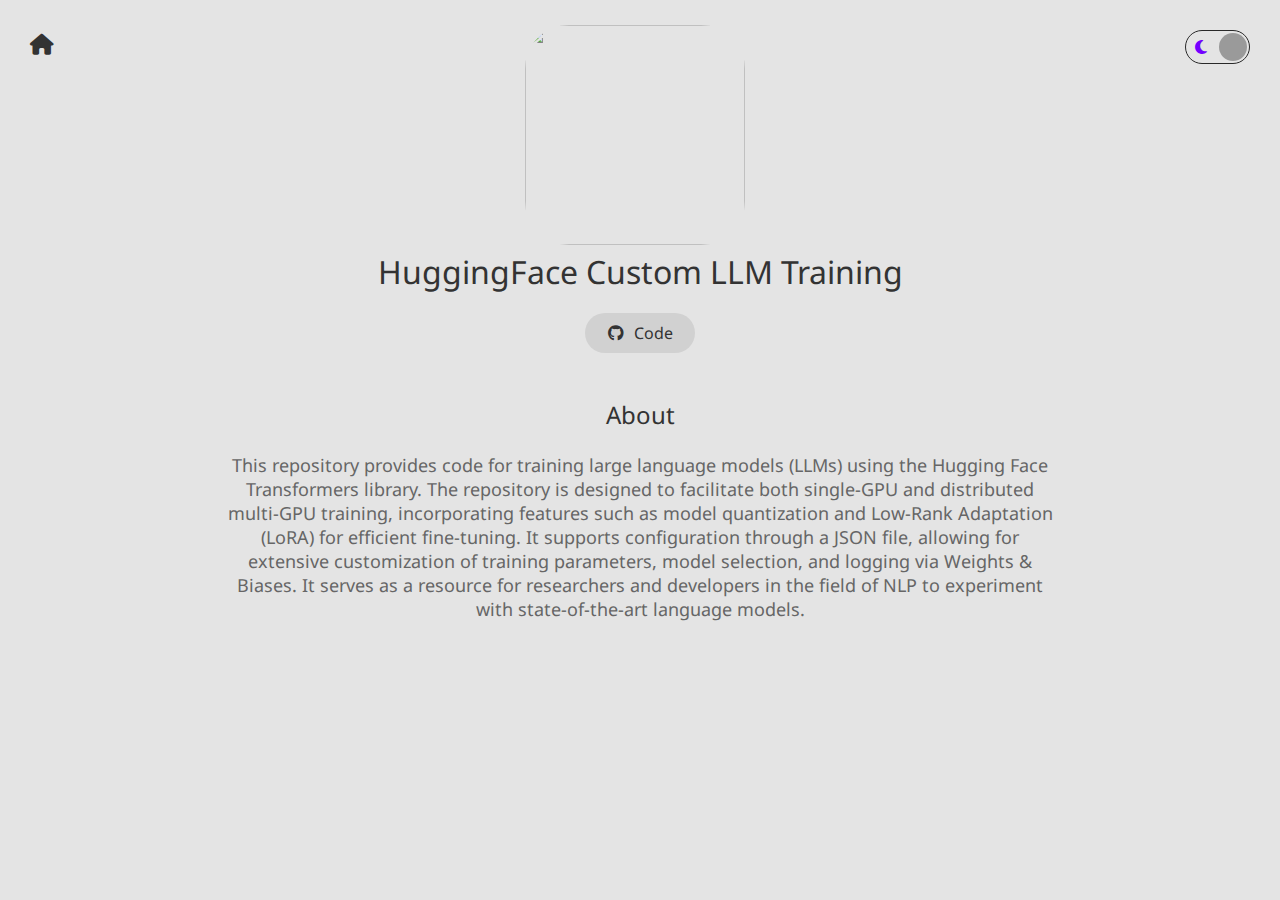
==== pages/hf_training.html @ be805b6c "Create hf_training.html" ====
<!DOCTYPE html>
<html>
<head>
    <meta charset="utf-8">
    <meta name="description" content="">
    <meta name="keywords" content="computer science, machine learning, artificial Intelligence, huggingface, LLM">
    <meta name="viewport" content="width=device-width, initial-scale=1">

    <!--TITLE-->
    <link rel="icon" href="../assets/hf-training-icon.png">
    <title>HuggingFace Custom LLM Training</title> 

    <!--LINKS-->
    <link rel="preconnect" href="https://fonts.googleapis.com">
    <link rel="preconnect" href="https://fonts.gstatic.com" crossorigin>
    <link href="https://fonts.googleapis.com/css2?family=Noto+Sans:wght@300&display=swap" rel="stylesheet">
    <link rel="stylesheet" href="https://cdnjs.cloudflare.com/ajax/libs/font-awesome/6.5.1/css/all.min.css">
    <link rel="stylesheet" href="../index.css">
    <script src="../index.js" defer></script>
</head>


<body>
    <div class="theme-switch-wrapper page">
        <label class="theme-switch" for="checkbox">
            <i class="fas fa-moon theme-icon" id="moon-icon"></i>
            <input type="checkbox" id="checkbox" class="theme-toggle-checkbox" />
            <div class="slider round"></div>
            <i class="fas fa-sun theme-icon" id="sun-icon"></i>
        </label>
    </div>

    <div class="home-icon-wrapper">
        <a href="../index.html">
            <i class="fas fa-home"></i>
        </a>
    </div>

    <div class="container">
        <div class="project-logo">
            <img src="../assets/hf-training.jpeg">
        </div>
        <h1 style="width: 70%;">HuggingFace Custom LLM Training</h1>
        <!--<h2 style="width: 70%;"></h2>-->
    
        <div class="link-container">
            <!-- Report Link
            <a href="path/to/paper.pdf" target="_blank" class="link-box">
                <i class="fas fa-file-pdf"></i>
                <span>Paper</span>
            </a>-->
            
            <!-- Code Link -->
            <a href="https://github.com/jf-11/HuggingFace-LLM-Custom-Training" target="_blank" class="link-box">
                <i class="fab fa-github"></i>
                <span>Code</span>
            </a>

        </div>
    </div>    

    <div class="divider"></div>
    <div class="container">
        <h2>About</h2>
        <br>
        <div class="text-container">
            <p>This repository provides code for training large language models (LLMs) using the Hugging Face Transformers library. The repository is designed to facilitate both single-GPU and distributed multi-GPU training, incorporating features such as model quantization and Low-Rank Adaptation (LoRA) for efficient fine-tuning. It supports configuration through a JSON file, allowing for extensive customization of training parameters, model selection, and logging via Weights & Biases. It serves as a resource for researchers and developers in the field of NLP to experiment with state-of-the-art language models.</p>
        </div>
    </div>

    <div class="divider"></div>
</body>
</html>
---- index.css ----
:root {
    --primary-bg: #0b0f19; /*#292929 Primary Background */
    --secondary-bg: #141c2e; /*#3c3c3c Secondary Background */
    --primary-text: #ffffff; /* Primary Text */
    --secondary-text: #bbbbbb; /* Secondary Text */
    --link-text: #bb86fc; /* Link Text */
    --button-bg: #bb86fc; /* Button Background */
    --button-text: #000000; /* Button Text */
    --border-color: #333333; /* Border Color */
    --slider-border-color: #eeeeee;
}

[data-theme="light"] {
    --primary-bg: #e4e4e4;
    --secondary-bg: #d1d1d1;
    --primary-text: #333333;
    --secondary-text: #666666;
    --link-text: #007bff;
    --button-bg: #007bff;
    --button-text: #ffffff;
    --border-color: #cccccc;
    --slider-border-color: #292929;
}

* {
    margin: 0;
    padding: 0;
    box-sizing: border-box;
}

body {
    background-color: var(--primary-bg);
    color: var(--primary-text);
    font-family: 'Noto Sans', sans-serif;
    font-weight: normal;
    font-style: normal;
}

h1, h2, h3, h4, h5, h6 {
    font-weight: normal;
    font-style: normal;
}

a {
    color: var(--link-text);
}

.theme-switch-wrapper {
    position: absolute;
    top: 30px;
    right: 30px;
    z-index: 1000;
}

@media (max-width: 400px) {
    .theme-switch-wrapper {
    right: 12px;
    }
}

.theme-switch {
    position: relative;
    display: inline-block;
    width: 65px;
    height: 34px;
}

.theme-switch input {
    opacity: 0;
    width: 0;
    height: 0;
}

.slider {
    position: absolute;
    cursor: pointer;
    top: 0;
    left: 0;
    right: 0;
    bottom: 0;
    background-color: transparent;
    border: 1px solid var(--slider-border-color);
    transition: 0.4s;
    border-radius: 34px;
}

.slider:before {
    position: absolute;
    content: "";
    height: 28px;
    width: 28px;
    left: 2px;
    top: 50%;
    transform: translateY(-50%);
    background-color: #9a9a9a;
    transition: 0.4s;
    border-radius: 50%;
}

input:checked + .slider {
    border-color: var(--slider-border-color);
}

input:checked + .slider:before {
    left: calc(100% - 30px);
}

.theme-icon {
    position: absolute;
    top: 50%;
    font-size: 16px;
    transform: translateY(-50%);
}

#moon-icon {
    left: 10px;
    color: #7300ff;
}

#sun-icon {
    right: 10px;
    color: #fffb00;
}

.theme-icon {
    display: none;
}

[data-theme="light"] #moon-icon,
#sun-icon {
    display: inline;
}

[data-theme="light"] #sun-icon,
#moon-icon {
    display: none;
}

p {
    color: var(--secondary-text);    
}

.home-icon-wrapper {
    position: absolute;
    top: 30px;
    left: 30px;
    z-index: 1000;
}

@media (max-width: 400px) {
    .home-icon-wrapper {
    left: 12px;
    }
}

.home-icon-wrapper a {
    font-size: 21px;
    color: var(--primary-text);
}

.divider {
    height: 20px;
    width: 100%;
    clear: both;
}

.container {
    display: flex;
    align-items: center;
    justify-content: center;
    flex-direction: column;
    margin-top: 25px;
    text-align: center;
    width: 100%;
}

.bitmoji img {
    width: 220px;
    height: 220px;
    margin-right: 10px;
    border-radius: 50%;
}

.icon-holder {
    font-size: 25px;
    margin-top: 5px;
}

.icon-link {
    text-decoration: none;
    margin-right: 10px;
    color: var(--primary-text);
}

.project-logo img {
    width: 220px;
    height: 220px;
    margin-right: 10px;
    border-radius: 20%;
}

.information-container {
    margin-top: 15px;
    margin-bottom: 5px;
    display: flex;
    align-items: center;
    justify-content: center;
    flex-direction: column;
}

.projects-container {
    display: flex;
    flex-wrap: wrap;
    margin-top: 20px;
    justify-content: center;
    width: 100%;
}

.project-card {
    flex: 1;
    max-width: 290px;
    border-radius: 8px;
    padding: 16px;
    text-align: center;
}

.project-link {
    text-decoration: none;
    color: inherit;
    display: block;
    padding-left: 20px;
    padding-right: 20px;
}

.project-image {
    width: 250px;
    height: auto;
    border-radius: 25px;
    margin-bottom: 16px;
}

.link-container {
    margin-top: 20px;
    display: flex;
    gap: 10px;
}

.link-box {
    height: 40px;
    width: 110px;
    display: flex;
    align-items: center;
    justify-content: center;
    padding: 10px 20px;
    border-radius: 30px;
    background-color: var(--secondary-bg);
    color: var(--primary-text);
    text-decoration: none;
    color: inherit;
}

.link-box .fas, .fab {
    margin-right: 10px;
}

.text-container {
    display: flex;
    justify-content: center;
    align-items: center;
    height: 100%;
    width: 65%;
    text-align: center;
    font-size: 18px;
}

@media screen and (max-width: 600px) {
    .text-container {
        width: 80%;
    }
}

.biography-container {
    display: flex;
    flex: 1;
    width: 80%;
    flex-direction: column;
    margin-top: 20px;
    align-items: flex-start;
    max-width: 550px;
    margin-right: 60px;
    margin-left: 60px;
}

.bio-element {
    display: flex;
    flex-direction: row;
    padding-top: 5px;
    padding-bottom: 20px;
    text-align: left;
    align-items: center;
}

.bio-image {
    width: 80px;
    height: 80px;
    border-radius: 15px;
    border: 1px solid var(--slider-border-color);
}

.bio-text {
    margin-left: 20px;
}

.llama-care-video {
    width: 65%;
}

@media screen and (max-width: 600px) {
    .llama-care-video {
        width: 90%;
    }
}

.seg-cover-image {
    width: 50%;
}

@media screen and (max-width: 600px) {
    .seg-cover-image {
        width: 75%;
    }
}
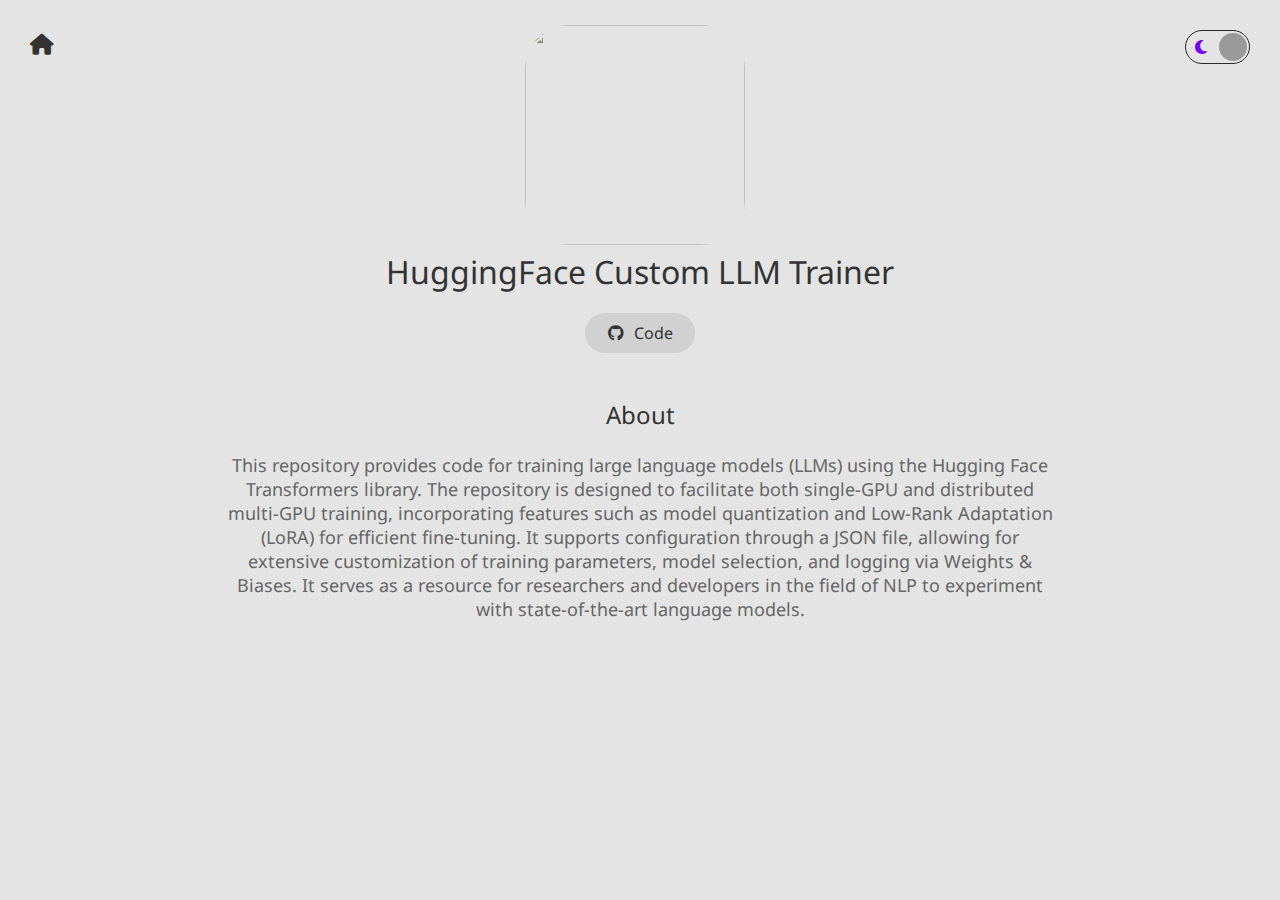
==== commit d1ebb99b: "Update hf_training.html" ====
--- a/pages/hf_training.html
+++ b/pages/hf_training.html
@@ -8,7 +8,7 @@
 
     <!--TITLE-->
     <link rel="icon" href="../assets/hf-training-icon.png">
-    <title>HuggingFace Custom LLM Training</title> 
+    <title>HuggingFace Custom LLM Trainer</title> 
 
     <!--LINKS-->
     <link rel="preconnect" href="https://fonts.googleapis.com">
@@ -40,7 +40,7 @@
         <div class="project-logo">
             <img src="../assets/hf-training.jpeg">
         </div>
-        <h1 style="width: 70%;">HuggingFace Custom LLM Training</h1>
+        <h1 style="width: 70%;">HuggingFace Custom LLM Trainer</h1>
         <!--<h2 style="width: 70%;"></h2>-->
     
         <div class="link-container">
@@ -51,7 +51,7 @@
             </a>-->
             
             <!-- Code Link -->
-            <a href="https://github.com/jf-11/HuggingFace-LLM-Custom-Training" target="_blank" class="link-box">
+            <a href="https://github.com/jf-11/HuggingFace-LLM-Custom-Trainer" target="_blank" class="link-box">
                 <i class="fab fa-github"></i>
                 <span>Code</span>
             </a>
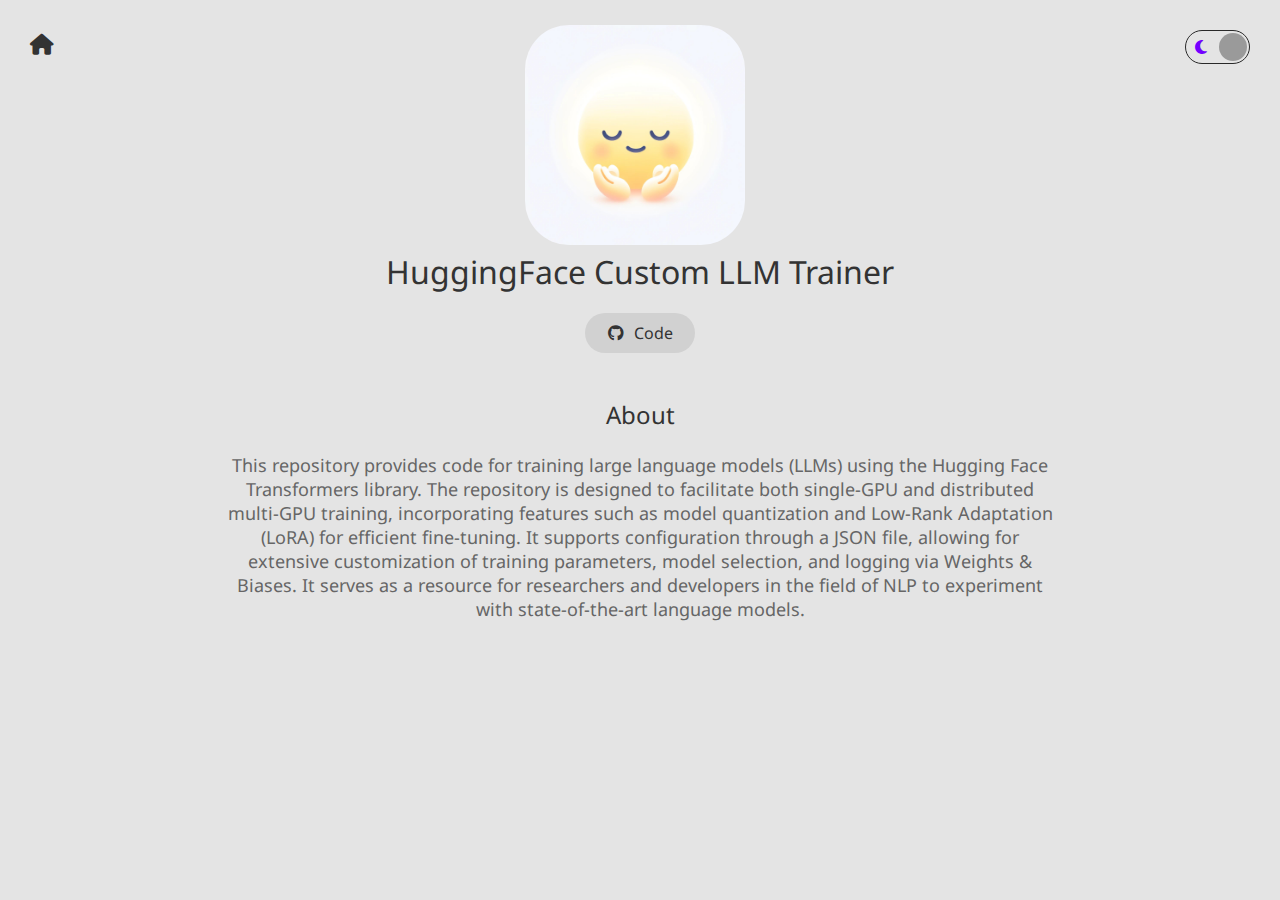
==== commit 57c425fd: "Update hf_training.html" ====
--- a/pages/hf_training.html
+++ b/pages/hf_training.html
@@ -7,7 +7,7 @@
     <meta name="viewport" content="width=device-width, initial-scale=1">
 
     <!--TITLE-->
-    <link rel="icon" href="../assets/hf-training-icon.png">
+    <link rel="icon" href="../assets/hf-training.jpg">
     <title>HuggingFace Custom LLM Trainer</title> 
 
     <!--LINKS-->
@@ -38,7 +38,7 @@
 
     <div class="container">
         <div class="project-logo">
-            <img src="../assets/hf-training.jpeg">
+            <img src="../assets/hf-training.jpg">
         </div>
         <h1 style="width: 70%;">HuggingFace Custom LLM Trainer</h1>
         <!--<h2 style="width: 70%;"></h2>-->
@@ -51,7 +51,7 @@
             </a>-->
             
             <!-- Code Link -->
-            <a href="https://github.com/jf-11/HuggingFace-LLM-Custom-Trainer" target="_blank" class="link-box">
+            <a href="https://github.com/jf-11/HuggingFace-Custom-LLM-Trainer" target="_blank" class="link-box">
                 <i class="fab fa-github"></i>
                 <span>Code</span>
             </a>
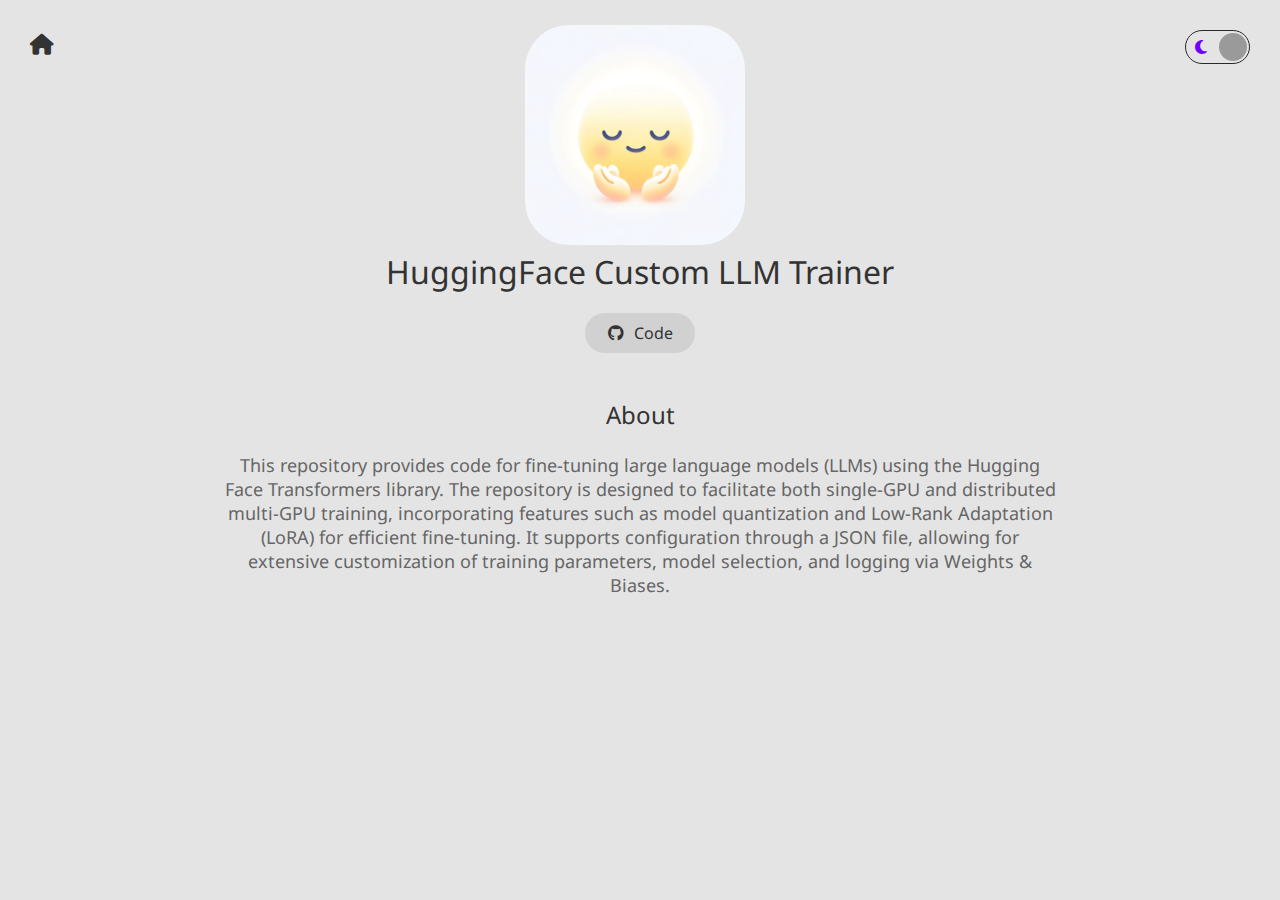
==== commit 8b9179b7: "Update hf_training.html" ====
--- a/pages/hf_training.html
+++ b/pages/hf_training.html
@@ -64,7 +64,7 @@
         <h2>About</h2>
         <br>
         <div class="text-container">
-            <p>This repository provides code for training large language models (LLMs) using the Hugging Face Transformers library. The repository is designed to facilitate both single-GPU and distributed multi-GPU training, incorporating features such as model quantization and Low-Rank Adaptation (LoRA) for efficient fine-tuning. It supports configuration through a JSON file, allowing for extensive customization of training parameters, model selection, and logging via Weights & Biases. It serves as a resource for researchers and developers in the field of NLP to experiment with state-of-the-art language models.</p>
+            <p>This repository provides code for fine-tuning large language models (LLMs) using the Hugging Face Transformers library. The repository is designed to facilitate both single-GPU and distributed multi-GPU training, incorporating features such as model quantization and Low-Rank Adaptation (LoRA) for efficient fine-tuning. It supports configuration through a JSON file, allowing for extensive customization of training parameters, model selection, and logging via Weights & Biases.</p>
         </div>
     </div>
 
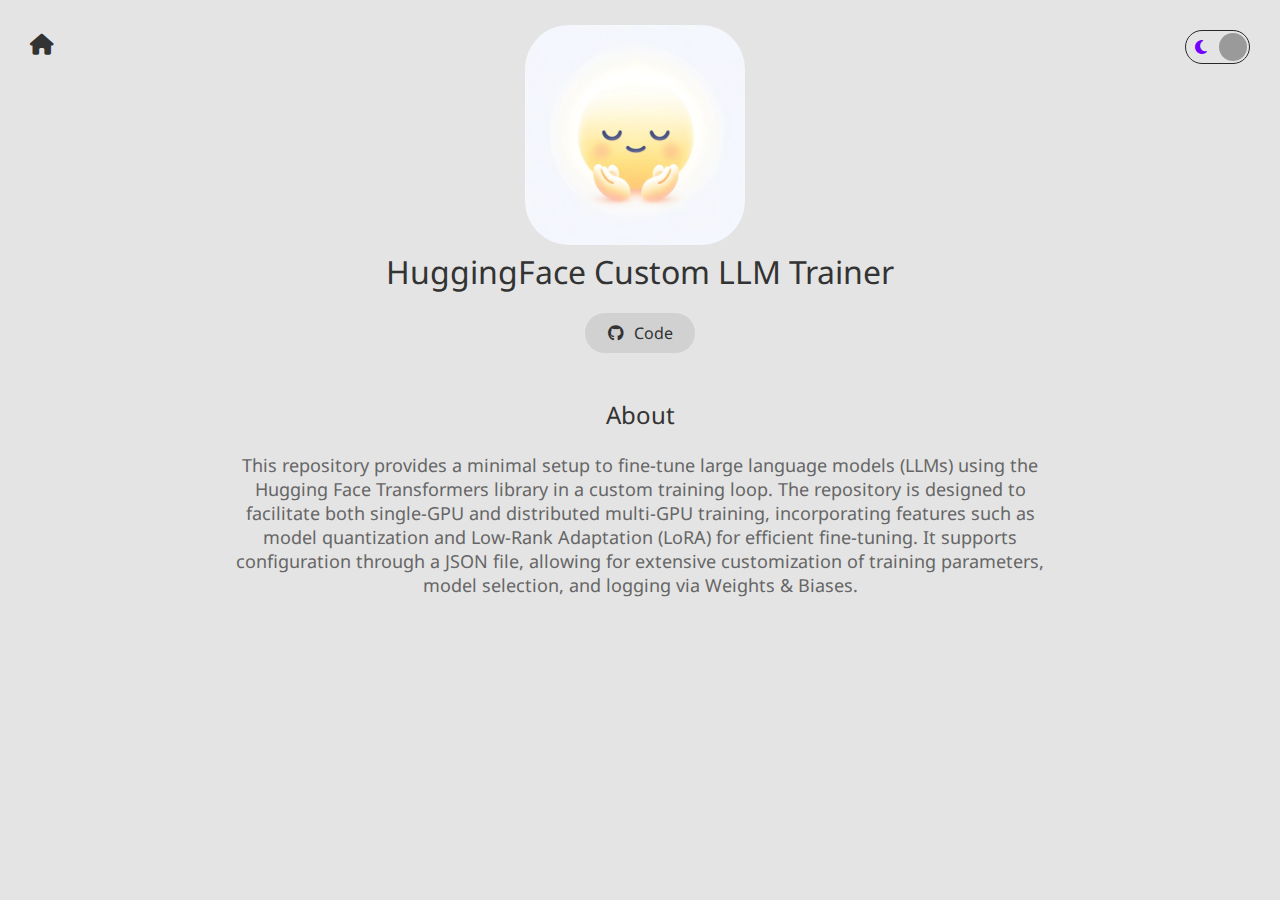
==== commit 4a11f97d: "Update hf_training.html" ====
--- a/pages/hf_training.html
+++ b/pages/hf_training.html
@@ -64,7 +64,7 @@
         <h2>About</h2>
         <br>
         <div class="text-container">
-            <p>This repository provides code for fine-tuning large language models (LLMs) using the Hugging Face Transformers library. The repository is designed to facilitate both single-GPU and distributed multi-GPU training, incorporating features such as model quantization and Low-Rank Adaptation (LoRA) for efficient fine-tuning. It supports configuration through a JSON file, allowing for extensive customization of training parameters, model selection, and logging via Weights & Biases.</p>
+            <p>This repository provides a minimal setup to fine-tune large language models (LLMs) using the Hugging Face Transformers library in a custom training loop. The repository is designed to facilitate both single-GPU and distributed multi-GPU training, incorporating features such as model quantization and Low-Rank Adaptation (LoRA) for efficient fine-tuning. It supports configuration through a JSON file, allowing for extensive customization of training parameters, model selection, and logging via Weights & Biases.</p>
         </div>
     </div>
 
